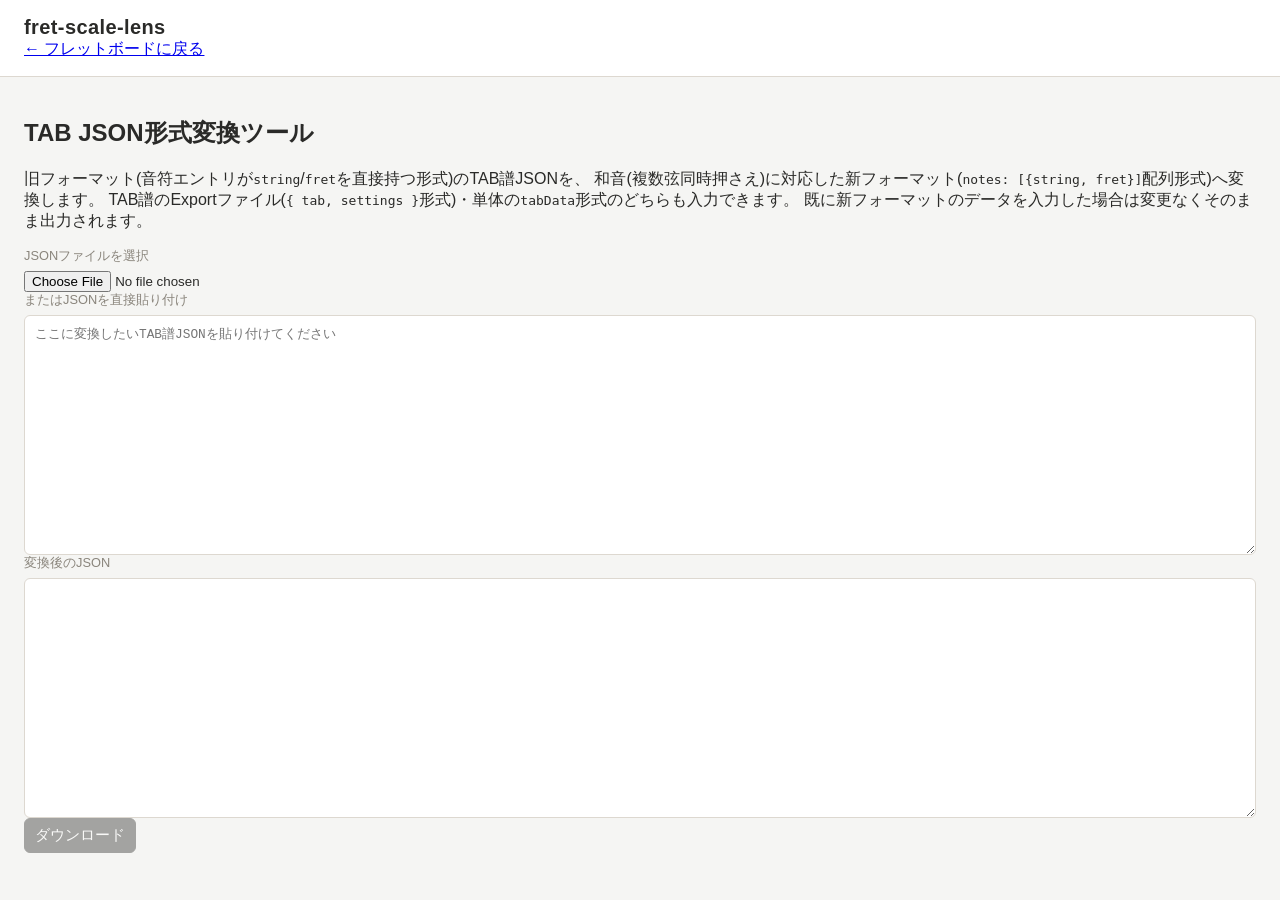
==== convert.html @ 31cb08f9 "feat: add standalone TAB JSON format converter page New convert.html + js/convert.js let users uploa" ====
<!DOCTYPE html>
<html lang="ja">
<head>
<meta charset="UTF-8">
<meta name="viewport" content="width=device-width, initial-scale=1.0">
<title>fret-scale-lens - TAB JSON形式変換ツール</title>
<meta name="description" content="fret-scale-lensのTAB譜JSONを旧フォーマットから和音対応の新フォーマットへ変換するツール">
<link rel="stylesheet" href="style.css">
</head>
<body>
<header class="app-header">
  <h1>fret-scale-lens</h1>
  <a class="app-header-link" href="index.html">← フレットボードに戻る</a>
</header>

<main class="convert-main">
  <h2>TAB JSON形式変換ツール</h2>
  <p class="convert-hint">
    旧フォーマット(音符エントリが<code>string</code>/<code>fret</code>を直接持つ形式)のTAB譜JSONを、
    和音(複数弦同時押さえ)に対応した新フォーマット(<code>notes: [{string, fret}]</code>配列形式)へ変換します。
    TAB譜のExportファイル(<code>{ tab, settings }</code>形式)・単体の<code>tabData</code>形式のどちらも入力できます。
    既に新フォーマットのデータを入力した場合は変更なくそのまま出力されます。
  </p>

  <section class="convert-section">
    <div class="control-group">
      <label for="convert-file-input">JSONファイルを選択</label>
      <input type="file" id="convert-file-input" accept="application/json">
    </div>

    <div class="control-group">
      <label for="convert-input-textarea">またはJSONを直接貼り付け</label>
      <textarea
        id="convert-input-textarea"
        class="tab-json-textarea"
        spellcheck="false"
        placeholder="ここに変換したいTAB譜JSONを貼り付けてください"
      ></textarea>
    </div>

    <div id="convert-error" class="tab-json-error" role="alert"></div>
  </section>

  <section class="convert-section">
    <div class="control-group">
      <label for="convert-output-textarea">変換後のJSON</label>
      <textarea id="convert-output-textarea" class="tab-json-textarea" spellcheck="false" readonly></textarea>
    </div>
    <button id="convert-download-btn" type="button" disabled>ダウンロード</button>
  </section>
</main>

<script type="module" src="js/convert.js"></script>
</body>
</html>
---- style.css ----
:root {
  --color-bg: #f5f5f3;
  --color-panel: #ffffff;
  --color-border: #ddd8d0;
  --color-text: #2a2a28;
  --color-text-muted: #8a857c;
  --color-string: #4a4640;
  --color-fret-wire: #b8b2a6;
  --color-nut: #2a2a28;
  --color-root: #d9482b;
  --color-root-text: #ffffff;
  --color-in-scale: #2f6fb0;
  --color-in-scale-text: #ffffff;
  --color-muted-fill: #ffffff;
  --color-muted-stroke: #c9c4b8;
  --color-position-marker: #cfc9bb;
  --color-function-t: #c2703a;
  --color-function-s: #3f9142;
  --color-function-d: #2f6fb0;
  --color-function-neutral: #8a5fb0;
  --color-function-text: #ffffff;
  --color-root-accent-border: #2a2a28;
  --color-tab-bg: #ffffff;
  --color-tab-cell-empty: #cfc9bb;
  --color-tab-note: #2a2a28;
  --color-tab-ghost: #b0392b;
  --color-tab-rest: #8a857c;
  --color-tab-selected: #fbe4a1;
  --color-tab-playing: #d9482b;
  --color-tab-bar-line: #ddd8d0;
  --color-tab-measure-invalid: rgba(217, 72, 43, 0.12);
  --color-tab-measure-number: #b0aa9c;
  --color-toast-bg: #2a2a28;
  --color-toast-text: #ffffff;
  --color-tab-duration: #5c5850;
  --color-tab-tuplet: #6a4fb0;
  --color-tab-tuplet-incomplete: #d9482b;
  --color-tab-chord-bg: rgba(47, 111, 176, 0.08);
  --color-tab-chord-border: rgba(47, 111, 176, 0.35);
}

* {
  box-sizing: border-box;
}

body {
  margin: 0;
  font-family: "Hiragino Kaku Gothic ProN", "Yu Gothic", "Segoe UI", sans-serif;
  background: var(--color-bg);
  color: var(--color-text);
}

.app-header {
  padding: 16px 24px;
  border-bottom: 1px solid var(--color-border);
  background: var(--color-panel);
}

.app-header h1 {
  margin: 0;
  font-size: 1.25rem;
  letter-spacing: 0.02em;
}

main {
  padding: 20px 24px 40px;
  max-width: 1400px;
  margin: 0 auto;
}

.controls {
  display: flex;
  flex-wrap: wrap;
  align-items: flex-end;
  gap: 20px;
  background: var(--color-panel);
  border: 1px solid var(--color-border);
  border-radius: 8px;
  padding: 16px 20px;
  margin-bottom: 20px;
}

.control-group {
  display: flex;
  flex-direction: column;
  gap: 6px;
}

.control-group label {
  font-size: 0.8rem;
  color: var(--color-text-muted);
}

select,
input[type="number"],
button {
  font-family: inherit;
  font-size: 0.95rem;
  padding: 6px 10px;
  border: 1px solid var(--color-border);
  border-radius: 6px;
  background: var(--color-panel);
  color: var(--color-text);
}

input[type="number"] {
  width: 80px;
}

button {
  cursor: pointer;
  background: var(--color-text);
  color: var(--color-panel);
  border-color: var(--color-text);
}

button:hover {
  opacity: 0.85;
}

button:disabled {
  opacity: 0.4;
  cursor: not-allowed;
}

button.active {
  background: var(--color-root);
  border-color: var(--color-root);
}

.button-group {
  display: flex;
  gap: 6px;
  flex-wrap: wrap;
}

.legend {
  display: flex;
  flex-wrap: wrap;
  gap: 16px;
  margin-bottom: 12px;
  padding: 0 4px;
}

.legend-item {
  display: inline-flex;
  align-items: center;
  gap: 6px;
  font-size: 0.85rem;
  color: var(--color-text-muted);
}

.legend-swatch {
  display: inline-block;
  width: 14px;
  height: 14px;
  border-radius: 50%;
  flex-shrink: 0;
}

.legend-swatch.root {
  background: var(--color-root);
}

.legend-swatch.in-scale {
  background: var(--color-in-scale);
}

.legend-swatch.muted {
  background: var(--color-muted-fill);
  border: 1px solid var(--color-muted-stroke);
}

.legend-swatch.function-t {
  background: var(--color-function-t);
}

.legend-swatch.function-s {
  background: var(--color-function-s);
}

.legend-swatch.function-d {
  background: var(--color-function-d);
}

.legend-swatch.function-neutral {
  background: var(--color-function-neutral);
}

.legend-swatch.root-accent {
  background: var(--color-function-t);
  border: 3px solid var(--color-root-accent-border);
}

.fretboard-container {
  width: 100%;
  background: var(--color-panel);
  border: 1px solid var(--color-border);
  border-radius: 8px;
  padding: 12px;
  overflow-x: auto;
}

.fretboard-container svg {
  display: block;
  user-select: none;
  -webkit-user-select: none;
  -moz-user-select: none;
  -webkit-touch-callout: none;
  touch-action: manipulation;
}

.string-line {
  stroke: var(--color-string);
  stroke-width: 2;
}

.fret-wire {
  stroke: var(--color-fret-wire);
  stroke-width: 1.5;
}

.nut {
  stroke: var(--color-nut);
  stroke-width: 4;
}

.fret-number {
  fill: var(--color-text-muted);
  font-size: 12px;
}

.position-marker {
  fill: var(--color-position-marker);
}

.string-label {
  fill: var(--color-text);
  font-size: 13px;
  font-weight: 600;
}

.note-cell {
  cursor: pointer;
  outline: none;
}

.note-cell:focus-visible .note-circle {
  stroke: var(--color-text);
  stroke-width: 2;
}

.note-cell:hover .note-circle {
  filter: brightness(1.08);
}

.note-circle {
  transition: r 0.1s ease;
}

.note-circle.root {
  fill: var(--color-root);
}

.note-circle.in-scale {
  fill: var(--color-in-scale);
}

.note-circle.muted {
  fill: var(--color-muted-fill);
  stroke: var(--color-muted-stroke);
  stroke-width: 1;
}

.note-circle.function-t {
  fill: var(--color-function-t);
}

.note-circle.function-s {
  fill: var(--color-function-s);
}

.note-circle.function-d {
  fill: var(--color-function-d);
}

.note-circle.function-neutral {
  fill: var(--color-function-neutral);
}

.note-circle.root-accent {
  stroke: var(--color-root-accent-border);
  stroke-width: 3;
}

.note-text {
  font-size: 12px;
  font-weight: 600;
  fill: var(--color-root-text);
  pointer-events: none;
  user-select: none;
}

.note-text.muted {
  fill: var(--color-text-muted);
  font-weight: 400;
}

dialog {
  border: none;
  border-radius: 10px;
  padding: 0;
  max-width: 480px;
  width: 90vw;
}

dialog::backdrop {
  background: rgba(0, 0, 0, 0.35);
}

.tuning-form {
  display: flex;
  flex-direction: column;
  gap: 14px;
  padding: 20px 24px;
}

.tuning-form h2 {
  margin: 0;
  font-size: 1.05rem;
}

.string-list {
  display: flex;
  flex-direction: column;
  gap: 8px;
}

.string-row {
  display: flex;
  align-items: center;
  gap: 8px;
}

.string-row-label {
  width: 44px;
  font-size: 0.85rem;
  color: var(--color-text-muted);
}

.dialog-actions {
  display: flex;
  justify-content: flex-end;
}

.tab-section {
  margin-top: 20px;
  background: var(--color-panel);
  border: 1px solid var(--color-border);
  border-radius: 8px;
  padding: 16px 20px;
}

.tab-toolbar {
  display: flex;
  flex-wrap: wrap;
  align-items: flex-end;
  gap: 20px;
  margin-bottom: 16px;
}

#tab-title-input {
  width: 160px;
}

#tab-tempo-input {
  width: 80px;
}

.tab-display {
  overflow-x: auto;
  border: 1px solid var(--color-border);
  border-radius: 6px;
  background: var(--color-tab-bg);
  padding: 8px 4px;
  user-select: none;
  -webkit-user-select: none;
  -webkit-touch-callout: none;
  touch-action: manipulation;
}

.tab-grid {
  display: flex;
  min-width: max-content;
}

.tab-string-labels {
  display: flex;
  flex-direction: column;
  flex-shrink: 0;
  padding-right: 8px;
  border-right: 1px solid var(--color-border);
  margin-right: 6px;
}

.tab-string-label {
  height: 28px;
  display: flex;
  align-items: center;
  font-size: 0.8rem;
  color: var(--color-text-muted);
}

.tab-string-label-spacer {
  height: 28px;
}

.tab-scroll-area {
  display: flex;
  align-items: stretch;
  padding-top: 15px;
}

.tab-col {
  display: grid;
  grid-auto-rows: 28px;
  align-items: center;
  justify-items: center;
  min-width: 32px;
  padding: 0 4px;
  cursor: pointer;
  border-radius: 4px;
}

.tab-col.selected {
  background: var(--color-tab-selected);
}

.tab-col.playing {
  outline: 2px solid var(--color-tab-playing);
}

.tab-col:focus-visible {
  outline: 2px solid var(--color-text);
}

.tab-col-chord {
  background: var(--color-tab-chord-bg);
  border: 1px solid var(--color-tab-chord-border);
}

.tab-duration-symbol {
  font-size: 1.15rem;
  font-weight: 600;
  color: var(--color-tab-duration);
  height: 20px;
  line-height: 1;
}

.tab-tuplet-row {
  width: 100%;
  height: 16px;
  font-size: 0.85rem;
  font-weight: 700;
  line-height: 1;
  text-align: center;
  color: var(--color-tab-tuplet);
}

.tab-tuplet-row.tab-tuplet-marked {
  border-bottom: 2px solid var(--color-tab-tuplet);
}

.tab-tuplet-row.tab-tuplet-incomplete {
  border-bottom-style: dashed;
  border-bottom-color: var(--color-tab-tuplet-incomplete);
  color: var(--color-tab-tuplet-incomplete);
}

.tab-cell {
  font-size: 0.85rem;
  font-variant-numeric: tabular-nums;
}

.tab-cell-empty {
  color: var(--color-tab-cell-empty);
}

.tab-cell-note {
  color: var(--color-tab-note);
  font-weight: 600;
}

.tab-cell-note.tab-color-root {
  background: var(--color-root);
  color: var(--color-root-text);
  border-radius: 4px;
  padding: 1px 5px;
}

.tab-cell-note.tab-color-in-scale {
  background: var(--color-in-scale);
  color: var(--color-in-scale-text);
  border-radius: 4px;
  padding: 1px 5px;
}

.tab-cell-note.tab-color-function-t {
  background: var(--color-function-t);
  color: var(--color-function-text);
  border-radius: 4px;
  padding: 1px 5px;
}

.tab-cell-note.tab-color-function-s {
  background: var(--color-function-s);
  color: var(--color-function-text);
  border-radius: 4px;
  padding: 1px 5px;
}

.tab-cell-note.tab-color-function-d {
  background: var(--color-function-d);
  color: var(--color-function-text);
  border-radius: 4px;
  padding: 1px 5px;
}

.tab-cell-note.tab-color-function-neutral {
  background: var(--color-function-neutral);
  color: var(--color-function-text);
  border-radius: 4px;
  padding: 1px 5px;
}

.tab-cell-note.tab-color-root-accent {
  outline: 2px solid var(--color-root-accent-border);
  outline-offset: 1px;
}

.tab-cell-ghost {
  color: var(--color-tab-ghost);
  font-weight: 600;
}

.tab-rest-cell {
  color: var(--color-tab-rest);
  font-size: 0.8rem;
  display: flex;
  align-items: center;
  justify-content: center;
}

.tab-col-rest {
  min-width: 24px;
}

.tab-measure {
  position: relative;
  display: flex;
  align-items: stretch;
  border-left: 1px solid var(--color-tab-bar-line);
  padding: 4px 4px 0;
  margin-left: 2px;
  border-radius: 4px;
}

.tab-measure:first-child {
  border-left: none;
  margin-left: 0;
  padding-left: 0;
}

.tab-measure.invalid {
  background: var(--color-tab-measure-invalid);
}

.tab-measure-number {
  position: absolute;
  top: -15px;
  left: 4px;
  font-size: 0.7rem;
  color: var(--color-tab-measure-number);
}

.tab-json-details {
  margin-top: 16px;
  border-top: 1px solid var(--color-border);
  padding-top: 12px;
}

.tab-json-details summary {
  cursor: pointer;
  font-size: 0.9rem;
  color: var(--color-text-muted);
  user-select: none;
}

.tab-json-hint {
  font-size: 0.8rem;
  color: var(--color-text-muted);
  margin: 8px 0;
}

.tab-json-textarea {
  display: block;
  width: 100%;
  min-height: 240px;
  font-family: "SFMono-Regular", Consolas, "Liberation Mono", monospace;
  font-size: 0.8rem;
  line-height: 18px;
  padding: 10px;
  border: 1px solid var(--color-border);
  border-radius: 6px;
  resize: vertical;
  box-sizing: border-box;
}

.tab-json-textarea:disabled {
  opacity: 0.5;
  cursor: not-allowed;
}

.tab-json-error {
  min-height: 1.2em;
  margin-top: 6px;
  font-size: 0.8rem;
  color: var(--color-root);
  display: none;
}

.tab-json-error.visible {
  display: block;
}

.toast-container {
  position: fixed;
  top: 12px;
  left: 50%;
  transform: translateX(-50%);
  z-index: 1000;
  display: flex;
  flex-direction: column;
  gap: 8px;
  align-items: center;
  pointer-events: none;
}

.toast {
  display: flex;
  align-items: center;
  gap: 10px;
  max-width: 90vw;
  background: var(--color-toast-bg);
  color: var(--color-toast-text);
  font-size: 0.85rem;
  padding: 10px 12px 10px 16px;
  border-radius: 8px;
  box-shadow: 0 4px 12px rgba(0, 0, 0, 0.2);
  pointer-events: auto;
}

.toast-close {
  flex-shrink: 0;
  padding: 2px 8px;
  font-size: 0.85rem;
  line-height: 1;
  background: transparent;
  color: var(--color-toast-text);
  border-color: rgba(255, 255, 255, 0.4);
}
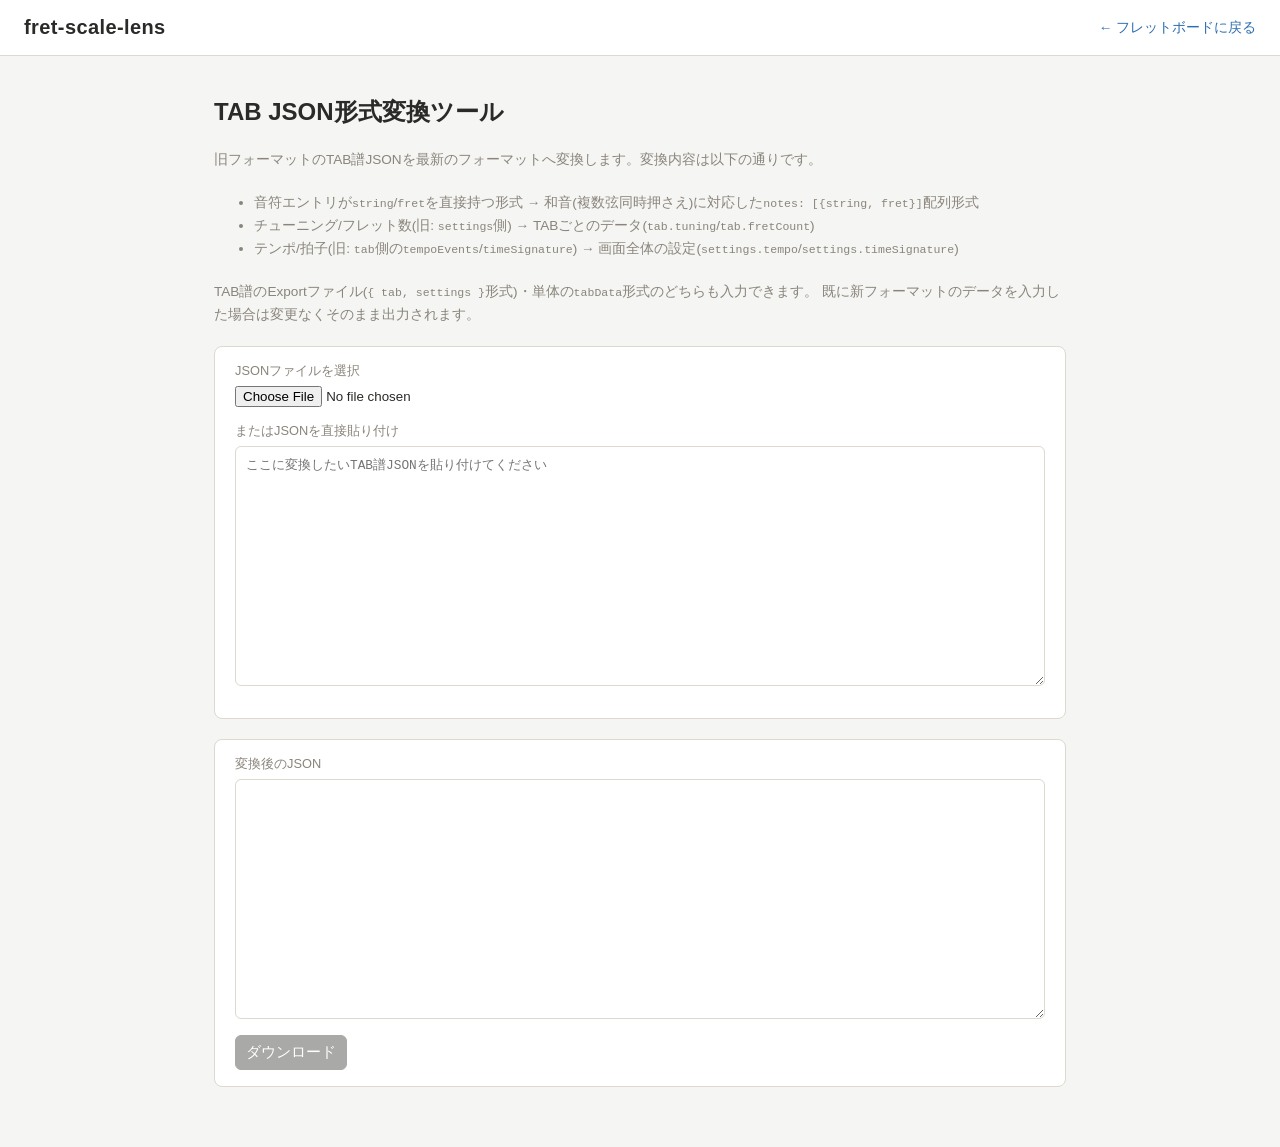
==== commit 3a390838: "feat: extend format converter for the tuning/tempo relocation convert.html/js now also move tuning/f" ====
--- a/convert.html
+++ b/convert.html
@@ -16,8 +16,14 @@
 <main class="convert-main">
   <h2>TAB JSON形式変換ツール</h2>
   <p class="convert-hint">
-    旧フォーマット(音符エントリが<code>string</code>/<code>fret</code>を直接持つ形式)のTAB譜JSONを、
-    和音(複数弦同時押さえ)に対応した新フォーマット(<code>notes: [{string, fret}]</code>配列形式)へ変換します。
+    旧フォーマットのTAB譜JSONを最新のフォーマットへ変換します。変換内容は以下の通りです。
+  </p>
+  <ul class="convert-hint">
+    <li>音符エントリが<code>string</code>/<code>fret</code>を直接持つ形式 → 和音(複数弦同時押さえ)に対応した<code>notes: [{string, fret}]</code>配列形式</li>
+    <li>チューニング/フレット数(旧: <code>settings</code>側) → TABごとのデータ(<code>tab.tuning</code>/<code>tab.fretCount</code>)</li>
+    <li>テンポ/拍子(旧: <code>tab</code>側の<code>tempoEvents</code>/<code>timeSignature</code>) → 画面全体の設定(<code>settings.tempo</code>/<code>settings.timeSignature</code>)</li>
+  </ul>
+  <p class="convert-hint">
     TAB譜のExportファイル(<code>{ tab, settings }</code>形式)・単体の<code>tabData</code>形式のどちらも入力できます。
     既に新フォーマットのデータを入力した場合は変更なくそのまま出力されます。
   </p>
--- a/style.css
+++ b/style.css
@@ -51,6 +51,10 @@
 }
 
 .app-header {
+  display: flex;
+  align-items: center;
+  justify-content: space-between;
+  gap: 16px;
   padding: 16px 24px;
   border-bottom: 1px solid var(--color-border);
   background: var(--color-panel);
@@ -60,6 +64,17 @@
   margin: 0;
   font-size: 1.25rem;
   letter-spacing: 0.02em;
+}
+
+.app-header-link {
+  font-size: 0.85rem;
+  color: var(--color-in-scale);
+  text-decoration: none;
+  white-space: nowrap;
+}
+
+.app-header-link:hover {
+  text-decoration: underline;
 }
 
 main {
@@ -361,6 +376,68 @@
   padding: 16px 20px;
 }
 
+.tab-bar {
+  display: flex;
+  flex-wrap: wrap;
+  align-items: center;
+  gap: 8px;
+  margin-bottom: 16px;
+  padding-bottom: 12px;
+  border-bottom: 1px solid var(--color-border);
+}
+
+.tab-bar-list {
+  display: flex;
+  flex-wrap: wrap;
+  gap: 6px;
+}
+
+.tab-bar-item {
+  display: flex;
+  align-items: stretch;
+  border: 1px solid var(--color-border);
+  border-radius: 6px;
+  overflow: hidden;
+}
+
+.tab-bar-item.active {
+  border-color: var(--color-root);
+}
+
+.tab-bar-title {
+  border: none;
+  border-radius: 0;
+  background: var(--color-panel);
+  color: var(--color-text);
+  font-size: 0.85rem;
+  padding: 6px 10px;
+}
+
+.tab-bar-item.active .tab-bar-title {
+  background: var(--color-root);
+  color: var(--color-root-text);
+}
+
+.tab-bar-close {
+  border: none;
+  border-radius: 0;
+  border-left: 1px solid var(--color-border);
+  background: var(--color-panel);
+  color: var(--color-text-muted);
+  font-size: 0.8rem;
+  padding: 6px 8px;
+}
+
+.tab-bar-item.active .tab-bar-close {
+  background: var(--color-root);
+  color: var(--color-root-text);
+  border-left-color: rgba(255, 255, 255, 0.4);
+}
+
+#tab-add-btn {
+  padding: 6px 12px;
+}
+
 .tab-toolbar {
   display: flex;
   flex-wrap: wrap;
@@ -373,8 +450,61 @@
   width: 160px;
 }
 
-#tab-tempo-input {
+#tempo-input {
   width: 80px;
+}
+
+#time-signature-input {
+  width: 60px;
+}
+
+.simul-play-details {
+  position: relative;
+}
+
+.simul-play-details summary {
+  cursor: pointer;
+  font-size: 0.95rem;
+  padding: 6px 10px;
+  border: 1px solid var(--color-border);
+  border-radius: 6px;
+  background: var(--color-panel);
+  user-select: none;
+  list-style: none;
+}
+
+.simul-play-details summary::-webkit-details-marker {
+  display: none;
+}
+
+.simul-play-list {
+  position: absolute;
+  top: calc(100% + 4px);
+  left: 0;
+  z-index: 10;
+  min-width: 160px;
+  display: flex;
+  flex-direction: column;
+  gap: 6px;
+  background: var(--color-panel);
+  border: 1px solid var(--color-border);
+  border-radius: 6px;
+  padding: 10px;
+  box-shadow: 0 4px 12px rgba(0, 0, 0, 0.12);
+}
+
+.simul-play-item {
+  display: flex;
+  align-items: center;
+  gap: 6px;
+  font-size: 0.85rem;
+  cursor: pointer;
+}
+
+.simul-play-empty {
+  margin: 0;
+  font-size: 0.8rem;
+  color: var(--color-text-muted);
 }
 
 .tab-display {
@@ -633,6 +763,38 @@
   display: block;
 }
 
+.convert-main {
+  max-width: 900px;
+}
+
+.convert-hint {
+  font-size: 0.85rem;
+  color: var(--color-text-muted);
+  line-height: 1.7;
+  margin: 0 0 20px;
+}
+
+.convert-hint code {
+  font-family: "SFMono-Regular", Consolas, "Liberation Mono", monospace;
+  font-size: 0.85em;
+}
+
+.convert-section {
+  background: var(--color-panel);
+  border: 1px solid var(--color-border);
+  border-radius: 8px;
+  padding: 16px 20px;
+  margin-bottom: 20px;
+}
+
+.convert-section .control-group {
+  margin-bottom: 16px;
+}
+
+.convert-section .control-group:last-child {
+  margin-bottom: 0;
+}
+
 .toast-container {
   position: fixed;
   top: 12px;
